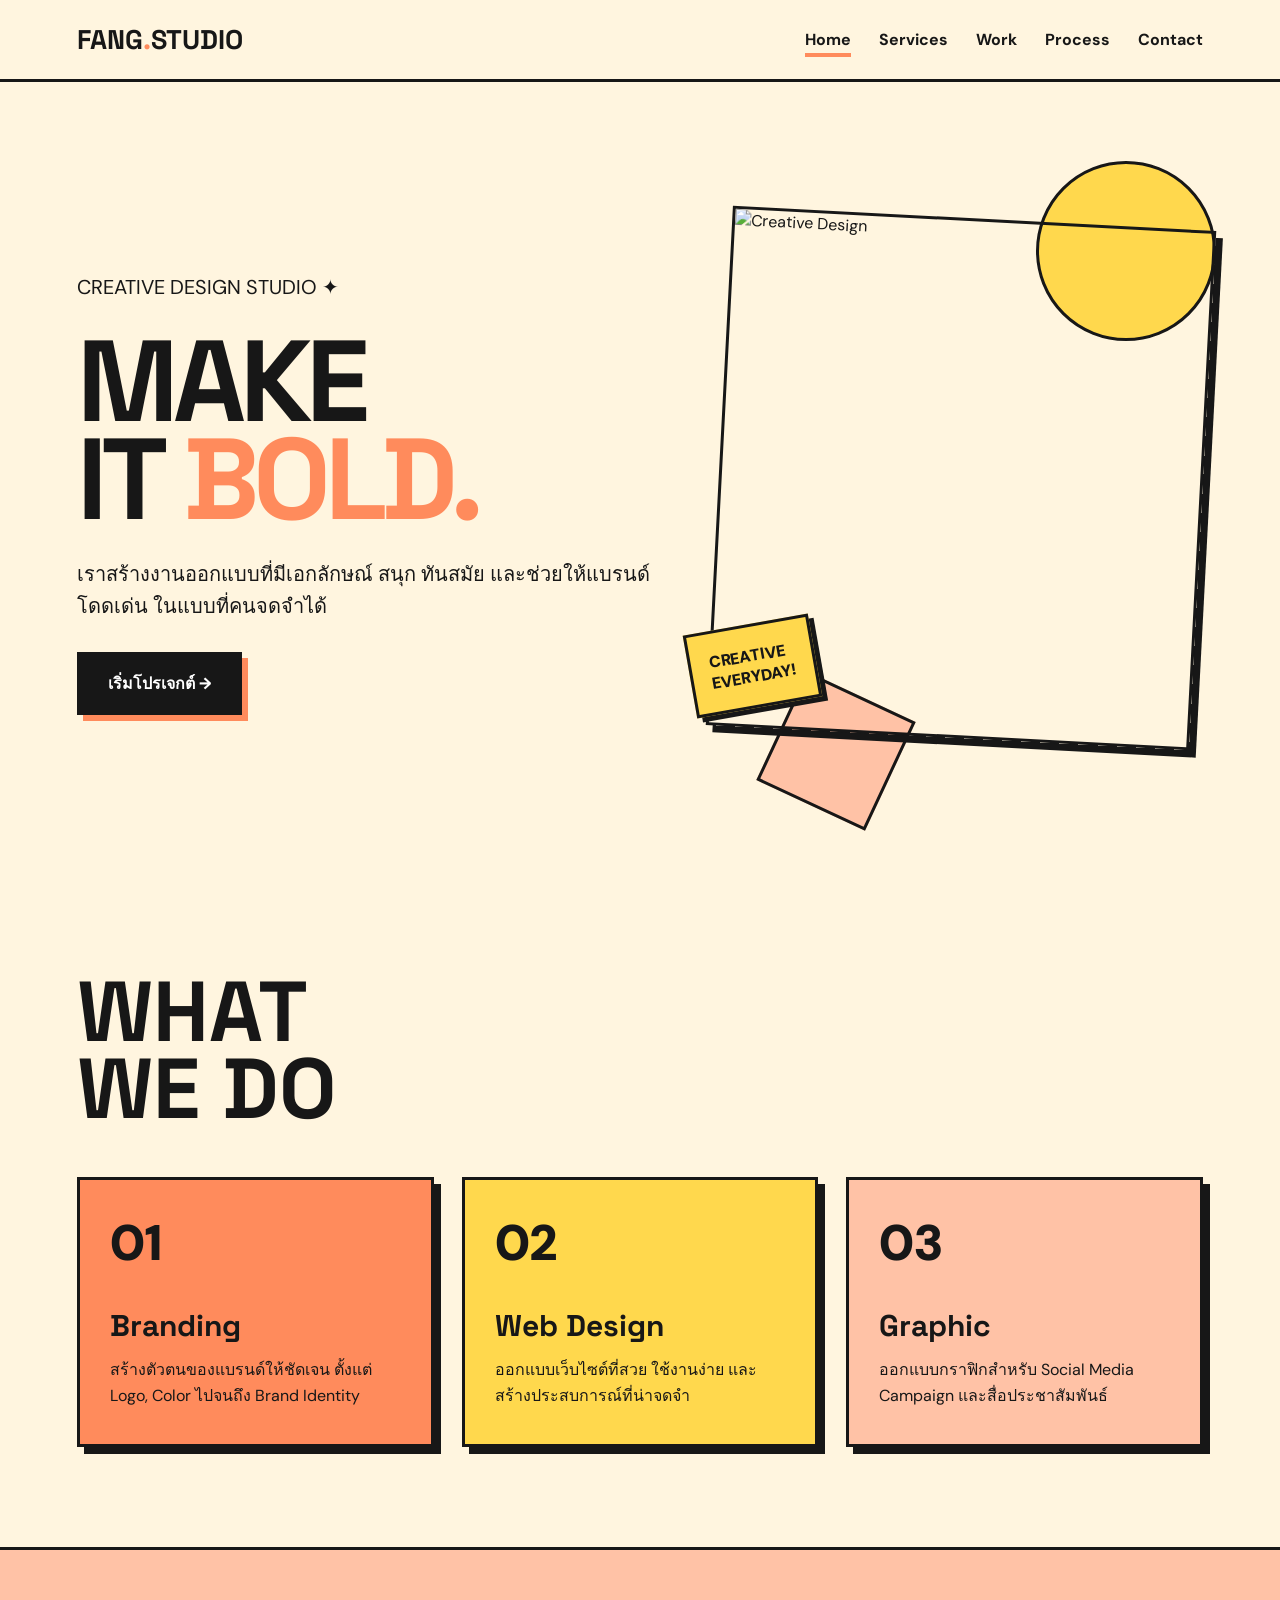
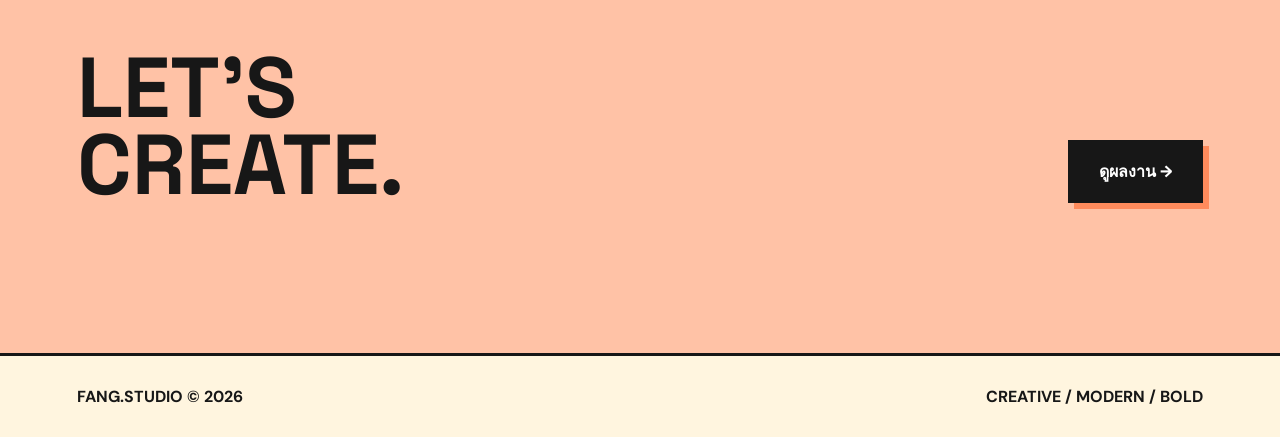
==== index.html @ 365e914d "Create index.html" ====
<!DOCTYPE html>
<html lang="th">
<head>
  <meta charset="UTF-8">
  <meta name="viewport" content="width=device-width, initial-scale=1.0">
  <title>Fang Studio — Creative Design</title>
  <link rel="stylesheet" href="style.css">
</head>

<body>

<nav class="navbar">
  <a href="index.html" class="logo">FANG<span>.</span>STUDIO</a>

  <ul class="nav-links">
    <li><a href="index.html" class="active">Home</a></li>
    <li><a href="services.html">Services</a></li>
    <li><a href="work.html">Work</a></li>
    <li><a href="process.html">Process</a></li>
    <li><a href="contact.html">Contact</a></li>
  </ul>
</nav>

<main>

<section class="hero">
  <div class="shape shape-one"></div>
  <div class="shape shape-two"></div>

  <div class="fade-up">
    <p>CREATIVE DESIGN STUDIO ✦</p>

    <h1>
      MAKE<br>
      IT <span>BOLD.</span>
    </h1>

    <p>
      เราสร้างงานออกแบบที่มีเอกลักษณ์
      สนุก ทันสมัย และช่วยให้แบรนด์โดดเด่น
      ในแบบที่คนจดจำได้
    </p>

    <a href="contact.html" class="btn">เริ่มโปรเจกต์ →</a>
  </div>

  <div class="hero-visual fade-up">
    <img
      class="hero-image"
      src="https://images.unsplash.com/photo-1558655146-d09347e92766?auto=format&fit=crop&w=1000&q=80"
      alt="Creative Design">
    <div class="sticker">CREATIVE<br>EVERYDAY!</div>
  </div>
</section>

<section class="section">
  <div class="section-header">
    <h2 class="section-title">WHAT<br>WE DO</h2>
  </div>

  <div class="grid">

    <div class="card fade-up">
      <div class="card-number">01</div>
      <h3>Branding</h3>
      <p>
        สร้างตัวตนของแบรนด์ให้ชัดเจน
        ตั้งแต่ Logo, Color ไปจนถึง Brand Identity
      </p>
    </div>

    <div class="card fade-up">
      <div class="card-number">02</div>
      <h3>Web Design</h3>
      <p>
        ออกแบบเว็บไซต์ที่สวย ใช้งานง่าย
        และสร้างประสบการณ์ที่น่าจดจำ
      </p>
    </div>

    <div class="card fade-up">
      <div class="card-number">03</div>
      <h3>Graphic</h3>
      <p>
        ออกแบบกราฟิกสำหรับ Social Media
        Campaign และสื่อประชาสัมพันธ์
      </p>
    </div>

  </div>
</section>

<section class="section" style="background:var(--peach); border-top:3px solid var(--black);">
  <div class="section-header">
    <h2 class="section-title">LET'S<br>CREATE.</h2>
    <a href="work.html" class="btn">ดูผลงาน →</a>
  </div>
</section>

</main>

<footer>
  <div>FANG.STUDIO © <span id="year"></span></div>
  <div>CREATIVE / MODERN / BOLD</div>
</footer>

<script src="script.js"></script>
</body>
</html>
---- style.css ----
@import url('https://fonts.googleapis.com/css2?family=DM+Sans:wght@400;500;700;900&family=Space+Grotesk:wght@400;500;700&display=swap');

:root {
  --orange: #ff8b5c;
  --peach: #ffc2a6;
  --yellow: #ffd84d;
  --cream: #fff5df;
  --black: #171717;
  --white: #fffdf8;
  --border: 3px solid var(--black);
  --shadow: 7px 7px 0 var(--black);
}

* {
  margin: 0;
  padding: 0;
  box-sizing: border-box;
}

html {
  scroll-behavior: smooth;
}

body {
  font-family: "DM Sans", sans-serif;
  background: var(--cream);
  color: var(--black);
  overflow-x: hidden;
}

h1, h2, h3, .logo {
  font-family: "Space Grotesk", sans-serif;
  font-weight: 900;
}

a {
  color: inherit;
  text-decoration: none;
}

img {
  width: 100%;
  display: block;
}

/* NAVIGATION */
.navbar {
  width: 100%;
  padding: 22px 6%;
  display: flex;
  justify-content: space-between;
  align-items: center;
  border-bottom: var(--border);
  background: var(--cream);
  position: sticky;
  top: 0;
  z-index: 100;
}

.logo {
  font-size: 27px;
}

.logo span {
  color: var(--orange);
}

.nav-links {
  display: flex;
  gap: 28px;
  list-style: none;
  font-weight: 700;
}

.nav-links a {
  position: relative;
}

.nav-links a::after {
  content: "";
  position: absolute;
  width: 0;
  height: 4px;
  background: var(--orange);
  left: 0;
  bottom: -7px;
  transition: .3s;
}

.nav-links a:hover::after,
.nav-links a.active::after {
  width: 100%;
}

/* HERO */
.hero {
  min-height: 88vh;
  padding: 70px 6%;
  display: grid;
  grid-template-columns: 1.1fr .9fr;
  align-items: center;
  gap: 50px;
  position: relative;
  overflow: hidden;
}

.hero h1 {
  font-size: clamp(60px, 9vw, 125px);
  line-height: .85;
  letter-spacing: -6px;
}

.hero h1 span {
  color: var(--orange);
}

.hero p {
  max-width: 600px;
  margin: 30px 0;
  font-size: 20px;
  line-height: 1.6;
}

.btn {
  display: inline-block;
  padding: 16px 28px;
  background: var(--black);
  color: white;
  border: var(--border);
  font-weight: 900;
  box-shadow: 6px 6px 0 var(--orange);
  transition: .25s;
}

.btn:hover {
  transform: translate(4px, 4px);
  box-shadow: 2px 2px 0 var(--orange);
}

/* ABSTRACT SHAPES */
.shape {
  position: absolute;
  z-index: -1;
  border: var(--border);
}

.shape-one {
  width: 180px;
  height: 180px;
  background: var(--yellow);
  border-radius: 50%;
  right: 5%;
  top: 10%;
  animation: float 4s ease-in-out infinite;
}

.shape-two {
  width: 120px;
  height: 120px;
  background: var(--peach);
  transform: rotate(25deg);
  right: 30%;
  bottom: 8%;
}

@keyframes float {
  0%,100% { transform: translateY(0); }
  50% { transform: translateY(-18px); }
}

/* HERO IMAGE / COLLAGE */
.hero-visual {
  position: relative;
}

.hero-image {
  height: 520px;
  object-fit: cover;
  border: var(--border);
  box-shadow: var(--shadow);
  transform: rotate(3deg);
}

.sticker {
  position: absolute;
  background: var(--yellow);
  border: var(--border);
  padding: 18px;
  font-weight: 900;
  transform: rotate(-10deg);
  left: -30px;
  bottom: 30px;
  box-shadow: 5px 5px 0 var(--black);
}

/* SECTION */
.section {
  padding: 100px 6%;
}

.section-header {
  display: flex;
  justify-content: space-between;
  align-items: end;
  margin-bottom: 50px;
}

.section-title {
  font-size: clamp(45px, 7vw, 85px);
  line-height: .9;
}

/* CARDS */
.grid {
  display: grid;
  grid-template-columns: repeat(3, 1fr);
  gap: 28px;
}

.card {
  border: var(--border);
  padding: 30px;
  min-height: 270px;
  box-shadow: var(--shadow);
  transition: .3s;
}

.card:hover {
  transform: translateY(-10px) rotate(-1deg);
}

.card:nth-child(1) {
  background: var(--orange);
}

.card:nth-child(2) {
  background: var(--yellow);
}

.card:nth-child(3) {
  background: var(--peach);
}

.card-number {
  font-size: 50px;
  font-weight: 900;
}

.card h3 {
  font-size: 30px;
  margin: 30px 0 12px;
}

.card p {
  line-height: 1.6;
}

/* WORK */
.work-grid {
  display: grid;
  grid-template-columns: repeat(2, 1fr);
  gap: 35px;
}

.work-item {
  border: var(--border);
  overflow: hidden;
  box-shadow: var(--shadow);
  background: var(--white);
  transition: .3s;
}

.work-item:hover {
  transform: translateY(-8px);
}

.work-item img {
  height: 380px;
  object-fit: cover;
}

.work-info {
  padding: 22px;
}

.work-info h3 {
  font-size: 30px;
}

/* PROCESS */
.process {
  display: grid;
  gap: 20px;
}

.process-item {
  display: grid;
  grid-template-columns: 100px 1fr;
  border: var(--border);
  padding: 30px;
  background: var(--white);
  box-shadow: 5px 5px 0 var(--black);
  transition: .3s;
}

.process-item:hover {
  background: var(--yellow);
  transform: translateX(10px);
}

.process-number {
  font-size: 45px;
  font-weight: 900;
}

.process-item h3 {
  font-size: 32px;
  margin-bottom: 8px;
}

/* CONTACT */
.contact-box {
  background: var(--orange);
  border: var(--border);
  padding: 60px;
  box-shadow: var(--shadow);
}

.contact-box h1 {
  font-size: clamp(50px, 8vw, 100px);
  line-height: .9;
  margin-bottom: 35px;
}

.contact-form {
  display: grid;
  gap: 18px;
  max-width: 700px;
}

.contact-form input,
.contact-form textarea {
  width: 100%;
  padding: 18px;
  border: var(--border);
  background: var(--cream);
  font-family: inherit;
  font-size: 16px;
  outline: none;
}

.contact-form textarea {
  min-height: 160px;
  resize: vertical;
}

.contact-form button {
  width: fit-content;
  cursor: pointer;
}

/* FOOTER */
footer {
  border-top: var(--border);
  padding: 30px 6%;
  display: flex;
  justify-content: space-between;
  font-weight: 700;
}

/* PAGE HERO */
.page-hero {
  padding: 90px 6%;
  background: var(--yellow);
  border-bottom: var(--border);
}

.page-hero h1 {
  font-size: clamp(65px, 10vw, 130px);
  line-height: .85;
}

/* ANIMATION */
.fade-up {
  animation: fadeUp .8s ease both;
}

@keyframes fadeUp {
  from {
    opacity: 0;
    transform: translateY(30px);
  }
  to {
    opacity: 1;
    transform: translateY(0);
  }
}

/* RESPONSIVE */
@media (max-width: 850px) {
  .nav-links {
    gap: 12px;
    font-size: 14px;
  }

  .hero {
    grid-template-columns: 1fr;
    padding-top: 50px;
  }

  .hero h1 {
    font-size: 70px;
  }

  .grid,
  .work-grid {
    grid-template-columns: 1fr;
  }

  .hero-image {
    height: 400px;
  }

  .section {
    padding: 70px 6%;
  }

  .contact-box {
    padding: 35px 25px;
  }
}

@media (max-width: 600px) {
  .navbar {
    padding: 18px 5%;
  }

  .logo {
    font-size: 22px;
  }

  .nav-links {
    gap: 8px;
    font-size: 11px;
  }

  .hero h1 {
    font-size: 58px;
    letter-spacing: -3px;
  }

  .hero p {
    font-size: 17px;
  }

  .page-hero h1 {
    font-size: 65px;
  }

  .process-item {
    grid-template-columns: 60px 1fr;
    padding: 20px;
  }
}
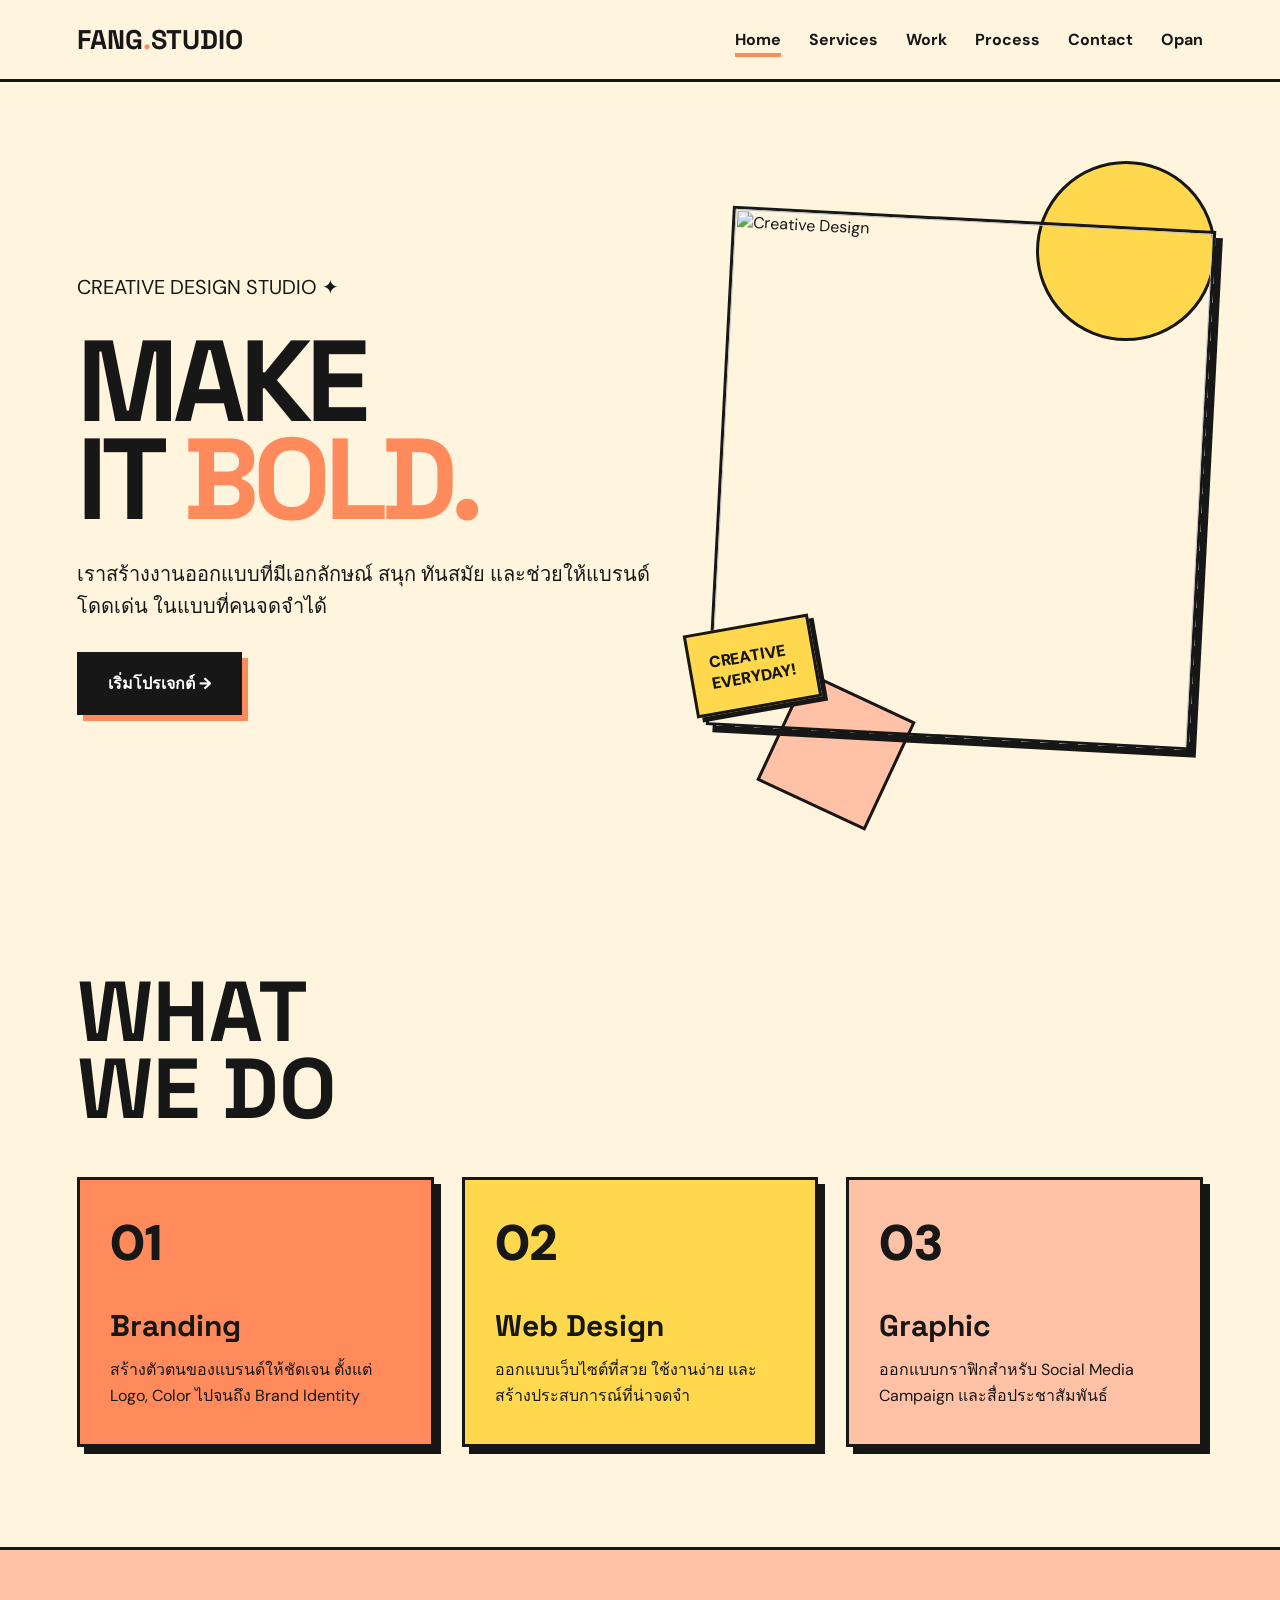
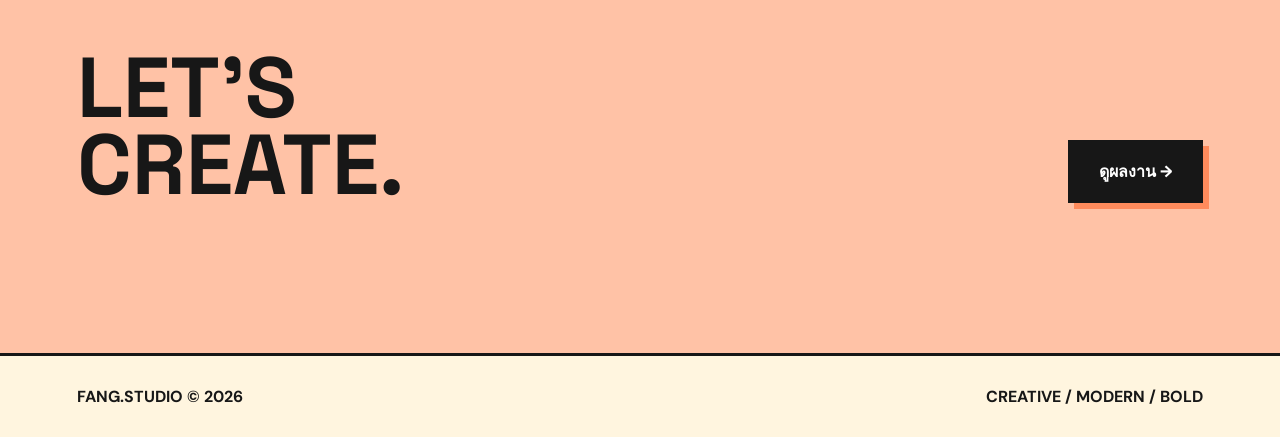
==== commit b2e311e1: "Update index.html" ====
--- a/index.html
+++ b/index.html
@@ -1,6 +1,4 @@
-<!DOCTYPE html>
-<html lang="th">
-<head>
+<html lang="th"><head>
   <meta charset="UTF-8">
   <meta name="viewport" content="width=device-width, initial-scale=1.0">
   <title>Fang Studio — Creative Design</title>
@@ -18,7 +16,7 @@
     <li><a href="work.html">Work</a></li>
     <li><a href="process.html">Process</a></li>
     <li><a href="contact.html">Contact</a></li>
-  </ul>
+  <li><a href="khaoy.html">Opan</a></li></ul>
 </nav>
 
 <main>
@@ -27,7 +25,7 @@
   <div class="shape shape-one"></div>
   <div class="shape shape-two"></div>
 
-  <div class="fade-up">
+  <div class="fade-up" style="animation-play-state: running;">
     <p>CREATIVE DESIGN STUDIO ✦</p>
 
     <h1>
@@ -44,11 +42,8 @@
     <a href="contact.html" class="btn">เริ่มโปรเจกต์ →</a>
   </div>
 
-  <div class="hero-visual fade-up">
-    <img
-      class="hero-image"
-      src="https://images.unsplash.com/photo-1558655146-d09347e92766?auto=format&fit=crop&w=1000&q=80"
-      alt="Creative Design">
+  <div class="hero-visual fade-up" style="animation-play-state: running;">
+    <img class="hero-image" src="https://images.unsplash.com/photo-1558655146-d09347e92766?auto=format&amp;fit=crop&amp;w=1000&amp;q=80" alt="Creative Design">
     <div class="sticker">CREATIVE<br>EVERYDAY!</div>
   </div>
 </section>
@@ -60,7 +55,7 @@
 
   <div class="grid">
 
-    <div class="card fade-up">
+    <div class="card fade-up" style="animation-play-state: paused;">
       <div class="card-number">01</div>
       <h3>Branding</h3>
       <p>
@@ -69,7 +64,7 @@
       </p>
     </div>
 
-    <div class="card fade-up">
+    <div class="card fade-up" style="animation-play-state: paused;">
       <div class="card-number">02</div>
       <h3>Web Design</h3>
       <p>
@@ -78,7 +73,7 @@
       </p>
     </div>
 
-    <div class="card fade-up">
+    <div class="card fade-up" style="animation-play-state: paused;">
       <div class="card-number">03</div>
       <h3>Graphic</h3>
       <p>
@@ -100,10 +95,11 @@
 </main>
 
 <footer>
-  <div>FANG.STUDIO © <span id="year"></span></div>
+  <div>FANG.STUDIO © <span id="year">2026</span></div>
   <div>CREATIVE / MODERN / BOLD</div>
 </footer>
 
 <script src="script.js"></script>
-</body>
-</html>
+
+
+</body></html>
